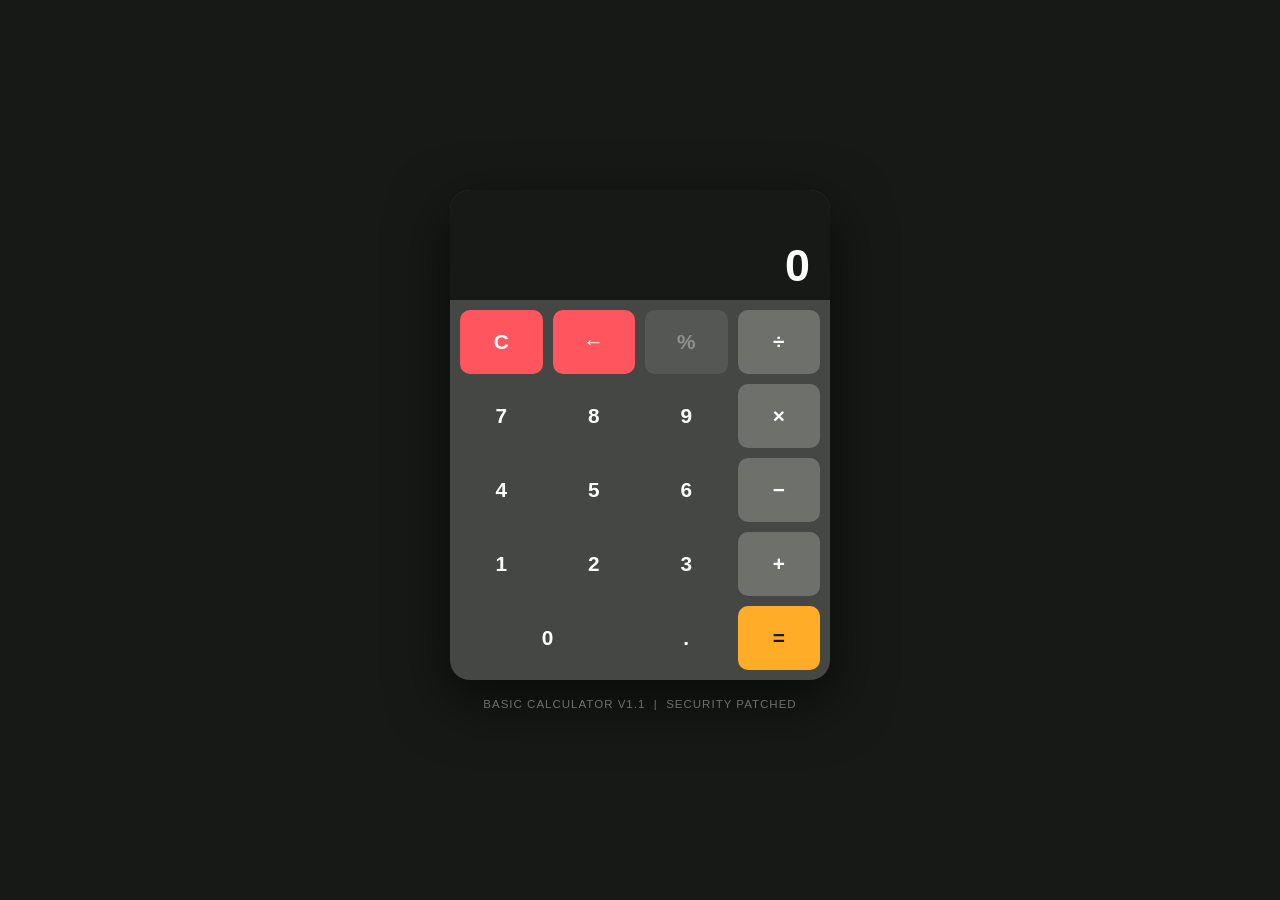
==== index_fixed.html @ 7582479a "feat: add Basic Calculator static web page (ADLC v1.1 — security patched) - index.html: original cal" ====
<!DOCTYPE html>
<html lang="en">
<head>
  <meta charset="UTF-8" />
  <meta name="viewport" content="width=device-width, initial-scale=1.0" />
  <!--
    SECURITY FIX [SEC-001]:
    CSP tightened: default-src 'none'; base-uri 'none'; form-action 'none'
    When hosted on a web server, replace this meta tag with a server-side
    Content-Security-Policy header using a nonce for script-src and style-src.
  -->
  <meta http-equiv="Content-Security-Policy"
        content="default-src 'none'; style-src 'unsafe-inline'; script-src 'unsafe-inline'; base-uri 'none'; form-action 'none';" />
  <title>Basic Calculator (v1.1 Patched)</title>
  <style>
    /* SM-001 FIX: All hex colors standardised to 6-digit lowercase */
    *,*::before,*::after{box-sizing:border-box;margin:0;padding:0}
    :root{
      --midnight:#161916;--fl01:#444744;--fl02:#6d706b;--fl03:#adb1ac;
      --white:#ffffff;--cream:#fff2df;--gold:#ffad28;--coral:#ff555f;
      --btn-radius:10px;--gap:10px;
    }
    body{min-height:100vh;display:flex;flex-direction:column;align-items:center;justify-content:center;background-color:var(--midnight);font-family:'Segoe UI',Calibri,Arial,sans-serif;padding:16px}
    .calculator{width:100%;max-width:360px;background:var(--fl01);border-radius:20px;box-shadow:0 20px 60px rgba(0,0,0,.6);overflow:hidden;user-select:none}
    .display{background:var(--midnight);padding:20px 20px 12px;text-align:right;min-height:110px;display:flex;flex-direction:column;justify-content:flex-end}
    .display__expression{font-size:.85rem;color:var(--fl03);min-height:22px;word-break:break-all;margin-bottom:6px;letter-spacing:.5px}
    .display__current{font-size:2.8rem;font-weight:700;color:var(--white);word-break:break-all;line-height:1;transition:font-size .1s ease}
    .display__current.shrink{font-size:1.9rem}.display__current.error{color:var(--coral);font-size:1.6rem}
    .btn-grid{display:grid;grid-template-columns:repeat(4,1fr);gap:var(--gap);padding:var(--gap)}
    /* SM-002 FIX: Removed outline:none — :focus-visible handles focus ring */
    .btn{border:none;border-radius:var(--btn-radius);font-size:1.3rem;font-weight:600;cursor:pointer;padding:18px 10px;transition:background .15s ease,transform .1s ease;position:relative}
    .btn:focus-visible{outline:3px solid var(--gold);outline-offset:2px}
    .btn:active{transform:scale(.93)}
    /* PERF-002 FIX: .flash CSS rule added */
    .btn.flash{transform:scale(.93);background-color:var(--gold)!important;color:var(--midnight)!important;transition:none}
    .btn--digit{background:var(--fl01);color:var(--white)}.btn--digit:hover{background:#555855}
    .btn--zero{grid-column:span 2}
    .btn--operator{background:var(--fl02);color:var(--white)}.btn--operator:hover{background:#858885}.btn--operator.active{background:var(--gold);color:var(--midnight)}
    /* SEC-002 FIX: Disabled operator button styling */
    .btn--operator:disabled{opacity:.4;cursor:not-allowed}.btn--operator:disabled:hover{background:var(--fl02)}
    .btn--clear{background:var(--coral);color:var(--white)}.btn--clear:hover{background:#ff7f87}
    .btn--equals{background:var(--gold);color:var(--midnight)}.btn--equals:hover{background:#ffc048}
    .btn--decimal{background:var(--fl01);color:var(--white)}.btn--decimal:hover{background:#555855}
    .brand{margin-top:18px;font-size:.72rem;color:var(--fl02);letter-spacing:1px;text-transform:uppercase}
    @media(max-width:400px){.calculator{max-width:100%}.btn{padding:15px 8px;font-size:1.15rem}.display__current{font-size:2.2rem}.display__current.shrink{font-size:1.6rem}}
    @media(min-width:600px){.calculator{max-width:380px}.btn{padding:20px 10px}}
  </style>
</head>
<body>
  <div class="calculator" role="main" aria-label="Basic Calculator">
    <div class="display" aria-live="polite" aria-atomic="true">
      <div class="display__expression" id="expression" aria-label="Expression"></div>
      <div class="display__current" id="current" aria-label="Current value">0</div>
    </div>
    <div class="btn-grid" role="group" aria-label="Calculator buttons">
      <button class="btn btn--clear" id="btn-clear" aria-label="Clear" data-action="clear">C</button>
      <button class="btn btn--clear" id="btn-backspace" aria-label="Backspace" data-action="backspace">&#8592;</button>
      <!-- SEC-002 FIX: % button disabled; aria-label no longer exposes impl status -->
      <button class="btn btn--operator" aria-label="Percent (unavailable)" data-action="noop" disabled>%</button>
      <button class="btn btn--operator" aria-label="Divide" data-action="operator" data-value="/">&divide;</button>
      <button class="btn btn--digit" aria-label="7" data-action="digit" data-value="7">7</button>
      <button class="btn btn--digit" aria-label="8" data-action="digit" data-value="8">8</button>
      <button class="btn btn--digit" aria-label="9" data-action="digit" data-value="9">9</button>
      <button class="btn btn--operator" aria-label="Multiply" data-action="operator" data-value="*">&times;</button>
      <button class="btn btn--digit" aria-label="4" data-action="digit" data-value="4">4</button>
      <button class="btn btn--digit" aria-label="5" data-action="digit" data-value="5">5</button>
      <button class="btn btn--digit" aria-label="6" data-action="digit" data-value="6">6</button>
      <button class="btn btn--operator" aria-label="Subtract" data-action="operator" data-value="-">&minus;</button>
      <button class="btn btn--digit" aria-label="1" data-action="digit" data-value="1">1</button>
      <button class="btn btn--digit" aria-label="2" data-action="digit" data-value="2">2</button>
      <button class="btn btn--digit" aria-label="3" data-action="digit" data-value="3">3</button>
      <button class="btn btn--operator" aria-label="Add" data-action="operator" data-value="+">+</button>
      <button class="btn btn--digit btn--zero" aria-label="0" data-action="digit" data-value="0">0</button>
      <button class="btn btn--decimal" aria-label="Decimal point" data-action="decimal">.</button>
      <button class="btn btn--equals" aria-label="Equals" data-action="equals">=</button>
    </div>
  </div>
  <p class="brand">Basic Calculator v1.1 &nbsp;|&nbsp; Security Patched</p>
  <script>
    'use strict';
    // SM-003/SM-004/SM-005 FIX: Named constants & de-duplicated lookup
    const MAX_OPERAND_LENGTH = 15;
    const FLASH_DURATION_MS  = 120;
    const OP_SYMBOLS = { '+': '+', '-': '\u2212', '*': '\u00d7', '/': '\u00f7' };

    // QC-001 FIX: State encapsulated in Calculator class
    class Calculator {
      constructor(displayCurrentEl, displayExpressionEl, operatorBtns) {
        this.displayCurrent    = displayCurrentEl;
        this.displayExpression = displayExpressionEl;
        this.operatorButtons   = operatorBtns; // PERF-001 FIX: cached
        this.currentOperand  = '0';
        this.previousOperand = '';
        this.operator        = null;
        this.shouldReset     = false;
      }
      calculate(prev, curr, op) {
        switch (op) {
          case '+': return prev + curr;
          case '-': return prev - curr;
          case '*': return prev * curr;
          case '/': if (curr === 0) return NaN; return prev / curr;
          default:  return curr;
        }
      }
      formatNumber(num) {
        if (!isFinite(num) || isNaN(num)) return 'Error';
        const absNum = Math.abs(num);
        if (absNum !== 0 && (absNum >= 1e10 || absNum < 1e-7)) return num.toExponential(4);
        return parseFloat(num.toPrecision(10)).toString();
      }
      updateDisplay(value, isError) {
        this.displayCurrent.textContent = value;
        this.displayCurrent.classList.toggle('error', !!isError);
        this.displayCurrent.classList.toggle('shrink', value.length > 10);
      }
      updateExpression() {
        if (this.operator && this.previousOperand !== '') {
          const sym = OP_SYMBOLS[this.operator] || this.operator;
          this.displayExpression.textContent = `${this.previousOperand} ${sym}`;
        } else { this.displayExpression.textContent = ''; }
      }
      highlightOperator(op) {
        this.operatorButtons.forEach(btn => btn.classList.toggle('active', btn.dataset.value === op));
      }
      // QC-003 FIX: evaluateExpression() helper extracted
      evaluateExpression(finalise) {
        if (this.operator === null || this.previousOperand === '') return false;
        const rightStr = (this.currentOperand !== '' && !this.shouldReset) ? this.currentOperand : this.previousOperand;
        const prev = parseFloat(this.previousOperand), curr = parseFloat(rightStr);
        if (isNaN(prev) || isNaN(curr)) { this.updateDisplay('Error', true); this.resetState(); return false; }
        if (this.operator === '/' && curr === 0) {
          this.updateDisplay('Error', true);
          this.displayExpression.textContent = `${this.previousOperand} ${OP_SYMBOLS['/']} 0 =`;
          this.resetState(); return false;
        }
        const result = this.calculate(prev, curr, this.operator);
        if (!isFinite(result)) { this.updateDisplay('Error', true); this.resetState(); return false; }
        const formatted = this.formatNumber(result);
        const sym = OP_SYMBOLS[this.operator] || this.operator;
        this.displayExpression.textContent = `${this.previousOperand} ${sym} ${rightStr} =`;
        this.updateDisplay(formatted);
        this.currentOperand = formatted; this.previousOperand = formatted;
        if (finalise) { this.operator = null; this.shouldReset = true; this.highlightOperator(null); }
        return true;
      }
      handleDigit(digit) {
        if (this.shouldReset) { this.currentOperand = ''; this.shouldReset = false; }
        if (this.currentOperand === '0' && digit !== '.') { this.currentOperand = digit; }
        else { if (this.currentOperand.length >= MAX_OPERAND_LENGTH) return; this.currentOperand += digit; }
        this.updateDisplay(this.currentOperand); this.updateExpression();
      }
      handleDecimal() {
        if (this.shouldReset) { this.currentOperand = '0'; this.shouldReset = false; }
        if (this.currentOperand.includes('.')) return;
        if (this.currentOperand === '') this.currentOperand = '0';
        this.currentOperand += '.'; this.updateDisplay(this.currentOperand);
      }
      handleOperator(op) {
        if (this.currentOperand === '' && this.previousOperand === '') return;
        if (this.operator !== null && this.currentOperand !== '' && !this.shouldReset) this.evaluateExpression(false);
        if (this.displayCurrent.classList.contains('error')) return;
        if (this.currentOperand !== '') this.previousOperand = this.currentOperand;
        this.operator = op; this.shouldReset = true; this.highlightOperator(op); this.updateExpression();
      }
      handleEquals() { this.evaluateExpression(true); } // QC-003 FIX: 1-liner
      handleClear() { this.resetState(); this.updateDisplay('0'); this.displayExpression.textContent = ''; }
      handleBackspace() {
        if (this.shouldReset || this.displayCurrent.classList.contains('error')) { this.handleClear(); return; }
        this.currentOperand = this.currentOperand.length <= 1 ? '0' : this.currentOperand.slice(0, -1);
        this.updateDisplay(this.currentOperand);
      }
      resetState() {
        this.currentOperand = ''; this.previousOperand = '';
        this.operator = null; this.shouldReset = false; this.highlightOperator(null);
      }
    }

    // PERF-001 FIX: Cache NodeList once at startup
    const calc = new Calculator(
      document.getElementById('current'),
      document.getElementById('expression'),
      document.querySelectorAll('.btn--operator')
    );

    document.querySelector('.btn-grid').addEventListener('click', function(e) {
      const btn = e.target.closest('.btn');
      if (!btn || btn.disabled) return;
      const action = btn.dataset.action, value = btn.dataset.value;
      switch (action) {
        case 'digit':     calc.handleDigit(value);    break;
        case 'operator':  calc.handleOperator(value); break;
        case 'equals':    calc.handleEquals();        break;
        case 'decimal':   calc.handleDecimal();       break;
        case 'clear':     calc.handleClear();         break;
        case 'backspace': calc.handleBackspace();     break;
      }
    });

    document.addEventListener('keydown', function(e) {
      const key = e.key;
      if (/^[0-9]$/.test(key))               { e.preventDefault(); calc.handleDigit(key);    flashButton(`[data-value="${key}"][data-action="digit"]`);    return; }
      if (['+','-','*','/'].includes(key))    { e.preventDefault(); calc.handleOperator(key); flashButton(`[data-value="${key}"][data-action="operator"]`); return; }
      if (key === '.' || key === ',')          { e.preventDefault(); calc.handleDecimal();     flashButton('[data-action="decimal"]');                        return; }
      if (key === 'Enter' || key === '=')      { e.preventDefault(); calc.handleEquals();      flashButton('[data-action="equals"]');                         return; }
      if (key === 'Backspace')                 { e.preventDefault(); calc.handleBackspace();   flashButton('[data-action="backspace"]');                      return; }
      if (key === 'Escape' || key === 'Delete'){ e.preventDefault(); calc.handleClear();       flashButton('[data-action="clear"]');                          return; }
    });

    // SM-004 FIX: Uses named constant; PERF-002 FIX: .flash CSS rule exists
    function flashButton(selector) {
      const btn = document.querySelector(selector);
      if (!btn) return;
      btn.classList.add('flash');
      setTimeout(() => btn.classList.remove('flash'), FLASH_DURATION_MS);
    }
  </script>
</body>
</html>
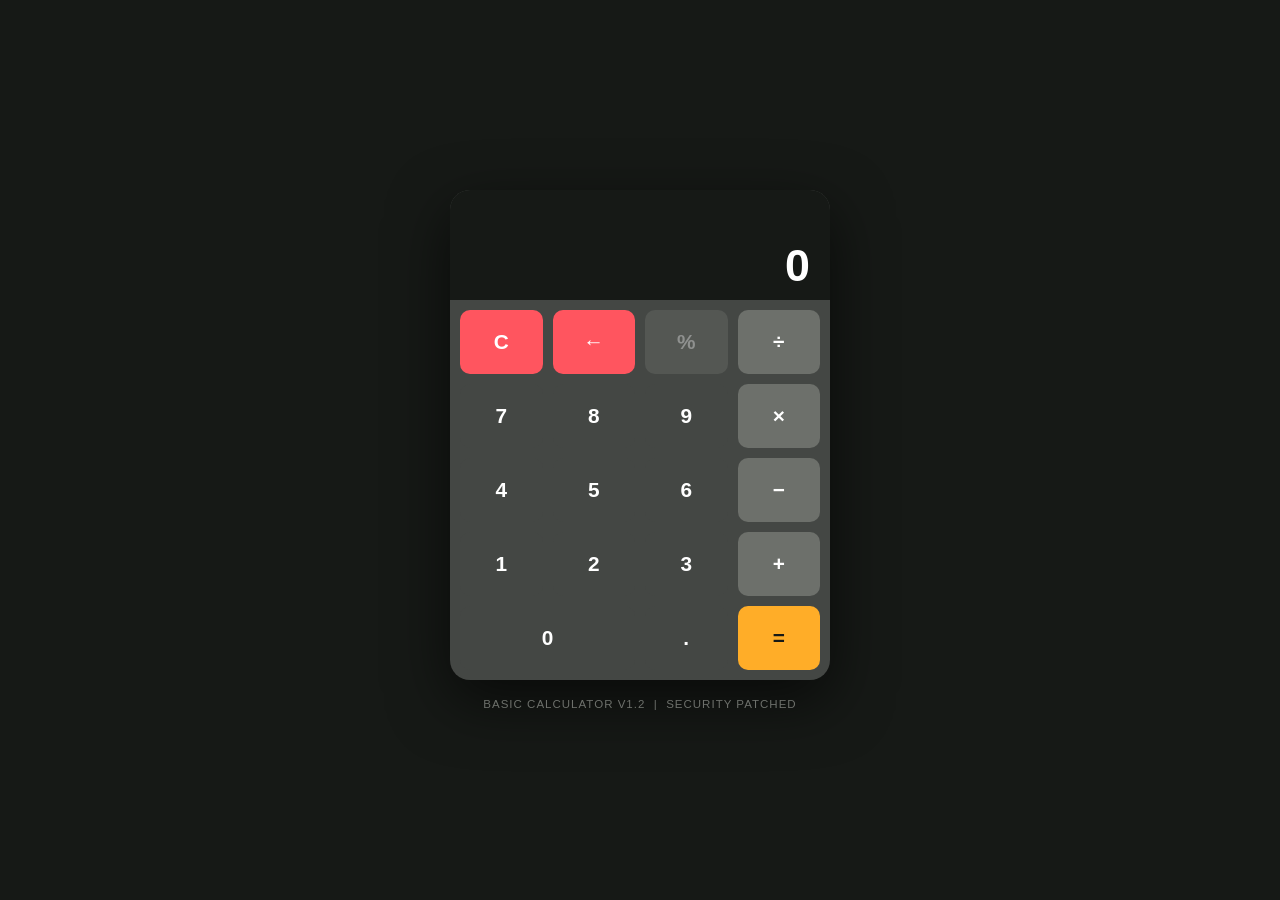
==== commit b9648ff2: "fix: add optional audit-log hook for compliance deployments (closes #9) Adds ENABLE_AUDIT_LOG flag (" ====
--- a/index_fixed.html
+++ b/index_fixed.html
@@ -4,96 +4,239 @@
   <meta charset="UTF-8" />
   <meta name="viewport" content="width=device-width, initial-scale=1.0" />
   <!--
-    SECURITY FIX [SEC-001]:
-    CSP tightened: default-src 'none'; base-uri 'none'; form-action 'none'
-    When hosted on a web server, replace this meta tag with a server-side
-    Content-Security-Policy header using a nonce for script-src and style-src.
+    SECURITY FIX [SEC-001]: CSP tightened.
+    default-src 'none'; base-uri 'none'; form-action 'none'.
+    For server deployment, replace this meta tag with a server-side
+    Content-Security-Policy header using a nonce:
+      Content-Security-Policy: default-src 'none'; script-src 'nonce-{RANDOM}'; style-src 'nonce-{RANDOM}'; base-uri 'none'; form-action 'none';
+    Or use the split-file approach in calculator/ (no unsafe-inline needed).
   -->
   <meta http-equiv="Content-Security-Policy"
         content="default-src 'none'; style-src 'unsafe-inline'; script-src 'unsafe-inline'; base-uri 'none'; form-action 'none';" />
-  <title>Basic Calculator (v1.1 Patched)</title>
+  <title>Basic Calculator (v1.2)</title>
+
   <style>
-    /* SM-001 FIX: All hex colors standardised to 6-digit lowercase */
-    *,*::before,*::after{box-sizing:border-box;margin:0;padding:0}
-    :root{
-      --midnight:#161916;--fl01:#444744;--fl02:#6d706b;--fl03:#adb1ac;
-      --white:#ffffff;--cream:#fff2df;--gold:#ffad28;--coral:#ff555f;
-      --btn-radius:10px;--gap:10px;
-    }
-    body{min-height:100vh;display:flex;flex-direction:column;align-items:center;justify-content:center;background-color:var(--midnight);font-family:'Segoe UI',Calibri,Arial,sans-serif;padding:16px}
-    .calculator{width:100%;max-width:360px;background:var(--fl01);border-radius:20px;box-shadow:0 20px 60px rgba(0,0,0,.6);overflow:hidden;user-select:none}
-    .display{background:var(--midnight);padding:20px 20px 12px;text-align:right;min-height:110px;display:flex;flex-direction:column;justify-content:flex-end}
-    .display__expression{font-size:.85rem;color:var(--fl03);min-height:22px;word-break:break-all;margin-bottom:6px;letter-spacing:.5px}
-    .display__current{font-size:2.8rem;font-weight:700;color:var(--white);word-break:break-all;line-height:1;transition:font-size .1s ease}
-    .display__current.shrink{font-size:1.9rem}.display__current.error{color:var(--coral);font-size:1.6rem}
-    .btn-grid{display:grid;grid-template-columns:repeat(4,1fr);gap:var(--gap);padding:var(--gap)}
-    /* SM-002 FIX: Removed outline:none — :focus-visible handles focus ring */
-    .btn{border:none;border-radius:var(--btn-radius);font-size:1.3rem;font-weight:600;cursor:pointer;padding:18px 10px;transition:background .15s ease,transform .1s ease;position:relative}
-    .btn:focus-visible{outline:3px solid var(--gold);outline-offset:2px}
-    .btn:active{transform:scale(.93)}
-    /* PERF-002 FIX: .flash CSS rule added */
-    .btn.flash{transform:scale(.93);background-color:var(--gold)!important;color:var(--midnight)!important;transition:none}
-    .btn--digit{background:var(--fl01);color:var(--white)}.btn--digit:hover{background:#555855}
-    .btn--zero{grid-column:span 2}
-    .btn--operator{background:var(--fl02);color:var(--white)}.btn--operator:hover{background:#858885}.btn--operator.active{background:var(--gold);color:var(--midnight)}
-    /* SEC-002 FIX: Disabled operator button styling */
-    .btn--operator:disabled{opacity:.4;cursor:not-allowed}.btn--operator:disabled:hover{background:var(--fl02)}
-    .btn--clear{background:var(--coral);color:var(--white)}.btn--clear:hover{background:#ff7f87}
-    .btn--equals{background:var(--gold);color:var(--midnight)}.btn--equals:hover{background:#ffc048}
-    .btn--decimal{background:var(--fl01);color:var(--white)}.btn--decimal:hover{background:#555855}
-    .brand{margin-top:18px;font-size:.72rem;color:var(--fl02);letter-spacing:1px;text-transform:uppercase}
-    @media(max-width:400px){.calculator{max-width:100%}.btn{padding:15px 8px;font-size:1.15rem}.display__current{font-size:2.2rem}.display__current.shrink{font-size:1.6rem}}
-    @media(min-width:600px){.calculator{max-width:380px}.btn{padding:20px 10px}}
+    /* Hex colours: 6-digit lowercase throughout */
+    *, *::before, *::after { box-sizing: border-box; margin: 0; padding: 0; }
+
+    :root {
+      --midnight:   #161916;
+      --fl01:       #444744;
+      --fl02:       #6d706b;
+      --fl03:       #adb1ac;
+      --white:      #ffffff;
+      --cream:      #fff2df;
+      --gold:       #ffad28;
+      --coral:      #ff555f;
+      --btn-radius: 10px;
+      --gap:        10px;
+    }
+
+    body {
+      min-height: 100vh;
+      display: flex;
+      flex-direction: column;
+      align-items: center;
+      justify-content: center;
+      background-color: var(--midnight);
+      font-family: 'Segoe UI', Calibri, Arial, sans-serif;
+      padding: 16px;
+    }
+
+    .calculator {
+      width: 100%;
+      max-width: 360px;
+      background: var(--fl01);
+      border-radius: 20px;
+      box-shadow: 0 20px 60px rgba(0, 0, 0, 0.6);
+      overflow: hidden;
+      user-select: none;
+    }
+
+    .display {
+      background: var(--midnight);
+      padding: 20px 20px 12px;
+      text-align: right;
+      min-height: 110px;
+      display: flex;
+      flex-direction: column;
+      justify-content: flex-end;
+    }
+
+    .display__expression {
+      font-size: 0.85rem;
+      color: var(--fl03);
+      min-height: 22px;
+      word-break: break-all;
+      margin-bottom: 6px;
+      letter-spacing: 0.5px;
+    }
+
+    .display__current {
+      font-size: 2.8rem;
+      font-weight: 700;
+      color: var(--white);
+      word-break: break-all;
+      line-height: 1;
+      transition: font-size 0.1s ease;
+    }
+    .display__current.shrink { font-size: 1.9rem; }
+    .display__current.error  { color: var(--coral); font-size: 1.6rem; }
+
+    .btn-grid {
+      display: grid;
+      grid-template-columns: repeat(4, 1fr);
+      gap: var(--gap);
+      padding: var(--gap);
+    }
+
+    .btn {
+      border: none;
+      border-radius: var(--btn-radius);
+      font-size: 1.3rem;
+      font-weight: 600;
+      cursor: pointer;
+      padding: 18px 10px;
+      transition: background 0.15s ease, transform 0.1s ease;
+      position: relative;
+    }
+    .btn:focus-visible { outline: 3px solid var(--gold); outline-offset: 2px; }
+    .btn:active        { transform: scale(0.93); }
+    .btn.flash {
+      transform: scale(0.93);
+      background-color: var(--gold) !important;
+      color: var(--midnight) !important;
+      transition: none;
+    }
+
+    .btn--digit   { background: var(--fl01); color: var(--white); }
+    .btn--digit:hover { background: #555855; }
+    .btn--zero    { grid-column: span 2; }
+
+    .btn--operator { background: var(--fl02); color: var(--white); }
+    .btn--operator:hover  { background: #858885; }
+    .btn--operator.active { background: var(--gold); color: var(--midnight); }
+    .btn--operator:disabled       { opacity: 0.4; cursor: not-allowed; }
+    .btn--operator:disabled:hover { background: var(--fl02); }
+
+    .btn--clear   { background: var(--coral); color: var(--white); }
+    .btn--clear:hover { background: #ff7f87; }
+    .btn--equals  { background: var(--gold);  color: var(--midnight); }
+    .btn--equals:hover { background: #ffc048; }
+    .btn--decimal { background: var(--fl01);  color: var(--white); }
+    .btn--decimal:hover { background: #555855; }
+
+    .brand {
+      margin-top: 18px;
+      font-size: 0.72rem;
+      color: var(--fl02);
+      letter-spacing: 1px;
+      text-transform: uppercase;
+    }
+
+    @media (max-width: 400px) {
+      .calculator { max-width: 100%; }
+      .btn { padding: 15px 8px; font-size: 1.15rem; }
+      .display__current { font-size: 2.2rem; }
+      .display__current.shrink { font-size: 1.6rem; }
+    }
+    @media (min-width: 600px) {
+      .calculator { max-width: 380px; }
+      .btn { padding: 20px 10px; }
+    }
   </style>
 </head>
 <body>
+
   <div class="calculator" role="main" aria-label="Basic Calculator">
     <div class="display" aria-live="polite" aria-atomic="true">
       <div class="display__expression" id="expression" aria-label="Expression"></div>
-      <div class="display__current" id="current" aria-label="Current value">0</div>
+      <div class="display__current"    id="current"    aria-label="Current value">0</div>
     </div>
+
     <div class="btn-grid" role="group" aria-label="Calculator buttons">
-      <button class="btn btn--clear" id="btn-clear" aria-label="Clear" data-action="clear">C</button>
-      <button class="btn btn--clear" id="btn-backspace" aria-label="Backspace" data-action="backspace">&#8592;</button>
-      <!-- SEC-002 FIX: % button disabled; aria-label no longer exposes impl status -->
-      <button class="btn btn--operator" aria-label="Percent (unavailable)" data-action="noop" disabled>%</button>
-      <button class="btn btn--operator" aria-label="Divide" data-action="operator" data-value="/">&divide;</button>
+      <button class="btn btn--clear"    id="btn-clear"     aria-label="Clear"               data-action="clear">C</button>
+      <button class="btn btn--clear"    id="btn-backspace" aria-label="Backspace"            data-action="backspace">&#8592;</button>
+      <button class="btn btn--operator" aria-label="Percent (unavailable)"                   data-action="noop" disabled>%</button>
+      <button class="btn btn--operator" aria-label="Divide"    data-action="operator" data-value="/">&divide;</button>
+
       <button class="btn btn--digit" aria-label="7" data-action="digit" data-value="7">7</button>
       <button class="btn btn--digit" aria-label="8" data-action="digit" data-value="8">8</button>
       <button class="btn btn--digit" aria-label="9" data-action="digit" data-value="9">9</button>
       <button class="btn btn--operator" aria-label="Multiply" data-action="operator" data-value="*">&times;</button>
+
       <button class="btn btn--digit" aria-label="4" data-action="digit" data-value="4">4</button>
       <button class="btn btn--digit" aria-label="5" data-action="digit" data-value="5">5</button>
       <button class="btn btn--digit" aria-label="6" data-action="digit" data-value="6">6</button>
       <button class="btn btn--operator" aria-label="Subtract" data-action="operator" data-value="-">&minus;</button>
+
       <button class="btn btn--digit" aria-label="1" data-action="digit" data-value="1">1</button>
       <button class="btn btn--digit" aria-label="2" data-action="digit" data-value="2">2</button>
       <button class="btn btn--digit" aria-label="3" data-action="digit" data-value="3">3</button>
       <button class="btn btn--operator" aria-label="Add" data-action="operator" data-value="+">+</button>
+
       <button class="btn btn--digit btn--zero" aria-label="0" data-action="digit" data-value="0">0</button>
       <button class="btn btn--decimal" aria-label="Decimal point" data-action="decimal">.</button>
-      <button class="btn btn--equals" aria-label="Equals" data-action="equals">=</button>
+      <button class="btn btn--equals"  aria-label="Equals"       data-action="equals">=</button>
     </div>
   </div>
-  <p class="brand">Basic Calculator v1.1 &nbsp;|&nbsp; Security Patched</p>
+
+  <p class="brand">Basic Calculator v1.2 &nbsp;|&nbsp; Security Patched</p>
+
   <script>
     'use strict';
-    // SM-003/SM-004/SM-005 FIX: Named constants & de-duplicated lookup
+
+    // —————————————————————————————————————————————————————
+    // Fix #9 (A09): Optional audit-log hook
+    // Set ENABLE_AUDIT_LOG = true for enterprise/compliance deployments.
+    // When false (default), auditLog() is a no-op — zero overhead.
+    // —————————————————————————————————————————————————————
+    const ENABLE_AUDIT_LOG = false; // ← set to true for compliance deployment
+
+    /**
+     * Structured audit-log entry.
+     * When ENABLE_AUDIT_LOG is true, logs to console and optionally sends
+     * to an analytics/audit endpoint via navigator.sendBeacon.
+     *
+     * @param {string} event  - event name e.g. 'CALC_SUCCESS', 'CALC_ERROR'
+     * @param {Object} data   - structured payload (no PII — only numeric values)
+     */
+    function auditLog(event, data) {
+      if (!ENABLE_AUDIT_LOG) return;
+      const entry = {
+        timestamp: new Date().toISOString(),
+        event,
+        data,
+        // Session ID: non-persistent, regenerated each page load
+        sessionId: window._calcSessionId ||
+          (window._calcSessionId =
+            typeof crypto.randomUUID === 'function'
+              ? crypto.randomUUID()
+              : Math.random().toString(36).slice(2))
+      };
+      console.info('[AUDIT]', JSON.stringify(entry));
+      // Optionally uncomment to send to a compliance endpoint:
+      // if (navigator.sendBeacon) {
+      //   navigator.sendBeacon('/audit/calculator', JSON.stringify(entry));
+      // }
+    }
+
+    // Named constants
     const MAX_OPERAND_LENGTH = 15;
     const FLASH_DURATION_MS  = 120;
     const OP_SYMBOLS = { '+': '+', '-': '\u2212', '*': '\u00d7', '/': '\u00f7' };
 
-    // QC-001 FIX: State encapsulated in Calculator class
     class Calculator {
       constructor(displayCurrentEl, displayExpressionEl, operatorBtns) {
         this.displayCurrent    = displayCurrentEl;
         this.displayExpression = displayExpressionEl;
-        this.operatorButtons   = operatorBtns; // PERF-001 FIX: cached
-        this.currentOperand  = '0';
-        this.previousOperand = '';
-        this.operator        = null;
-        this.shouldReset     = false;
-      }
+        this.operatorButtons   = operatorBtns;
+        this.currentOperand    = '0';
+        this.previousOperand   = '';
+        this.operator          = null;
+        this.shouldReset       = false;
+      }
+
       calculate(prev, curr, op) {
         switch (op) {
           case '+': return prev + curr;
@@ -103,90 +246,149 @@
           default:  return curr;
         }
       }
+
       formatNumber(num) {
         if (!isFinite(num) || isNaN(num)) return 'Error';
-        const absNum = Math.abs(num);
-        if (absNum !== 0 && (absNum >= 1e10 || absNum < 1e-7)) return num.toExponential(4);
+        const abs = Math.abs(num);
+        if (abs !== 0 && (abs >= 1e10 || abs < 1e-7)) return num.toExponential(4);
         return parseFloat(num.toPrecision(10)).toString();
       }
+
       updateDisplay(value, isError) {
         this.displayCurrent.textContent = value;
-        this.displayCurrent.classList.toggle('error', !!isError);
+        this.displayCurrent.classList.toggle('error',  !!isError);
         this.displayCurrent.classList.toggle('shrink', value.length > 10);
       }
+
       updateExpression() {
         if (this.operator && this.previousOperand !== '') {
           const sym = OP_SYMBOLS[this.operator] || this.operator;
           this.displayExpression.textContent = `${this.previousOperand} ${sym}`;
-        } else { this.displayExpression.textContent = ''; }
-      }
+        } else {
+          this.displayExpression.textContent = '';
+        }
+      }
+
       highlightOperator(op) {
-        this.operatorButtons.forEach(btn => btn.classList.toggle('active', btn.dataset.value === op));
-      }
-      // QC-003 FIX: evaluateExpression() helper extracted
+        this.operatorButtons.forEach(btn =>
+          btn.classList.toggle('active', btn.dataset.value === op)
+        );
+      }
+
       evaluateExpression(finalise) {
         if (this.operator === null || this.previousOperand === '') return false;
-        const rightStr = (this.currentOperand !== '' && !this.shouldReset) ? this.currentOperand : this.previousOperand;
-        const prev = parseFloat(this.previousOperand), curr = parseFloat(rightStr);
-        if (isNaN(prev) || isNaN(curr)) { this.updateDisplay('Error', true); this.resetState(); return false; }
+        const rightStr = (this.currentOperand !== '' && !this.shouldReset)
+          ? this.currentOperand : this.previousOperand;
+        const prev = parseFloat(this.previousOperand);
+        const curr = parseFloat(rightStr);
+
+        if (isNaN(prev) || isNaN(curr)) {
+          // Fix #9: audit-log parse error
+          auditLog('CALC_ERROR', { reason: 'NaN_operand', prev: this.previousOperand, curr: rightStr });
+          this.updateDisplay('Error', true);
+          this.resetState();
+          return false;
+        }
         if (this.operator === '/' && curr === 0) {
+          // Fix #9: audit-log division by zero
+          auditLog('CALC_ERROR', { reason: 'division_by_zero', prev, operator: '/' });
           this.updateDisplay('Error', true);
           this.displayExpression.textContent = `${this.previousOperand} ${OP_SYMBOLS['/']} 0 =`;
-          this.resetState(); return false;
-        }
+          this.resetState();
+          return false;
+        }
+
         const result = this.calculate(prev, curr, this.operator);
-        if (!isFinite(result)) { this.updateDisplay('Error', true); this.resetState(); return false; }
+
+        if (!isFinite(result)) {
+          // Fix #9: audit-log overflow
+          auditLog('CALC_ERROR', { reason: 'overflow', prev, curr, operator: this.operator });
+          this.updateDisplay('Error', true);
+          this.resetState();
+          return false;
+        }
+
         const formatted = this.formatNumber(result);
         const sym = OP_SYMBOLS[this.operator] || this.operator;
         this.displayExpression.textContent = `${this.previousOperand} ${sym} ${rightStr} =`;
         this.updateDisplay(formatted);
-        this.currentOperand = formatted; this.previousOperand = formatted;
+
+        // Fix #9: audit-log successful calculation
+        auditLog('CALC_SUCCESS', {
+          expression: `${prev} ${this.operator} ${curr}`,
+          result: formatted
+        });
+
+        this.currentOperand  = formatted;
+        this.previousOperand = formatted;
         if (finalise) { this.operator = null; this.shouldReset = true; this.highlightOperator(null); }
         return true;
       }
+
       handleDigit(digit) {
         if (this.shouldReset) { this.currentOperand = ''; this.shouldReset = false; }
-        if (this.currentOperand === '0' && digit !== '.') { this.currentOperand = digit; }
-        else { if (this.currentOperand.length >= MAX_OPERAND_LENGTH) return; this.currentOperand += digit; }
-        this.updateDisplay(this.currentOperand); this.updateExpression();
-      }
+        if (this.currentOperand === '0' && digit !== '.') {
+          this.currentOperand = digit;
+        } else {
+          if (this.currentOperand.length >= MAX_OPERAND_LENGTH) return;
+          this.currentOperand += digit;
+        }
+        this.updateDisplay(this.currentOperand);
+        this.updateExpression();
+      }
+
       handleDecimal() {
         if (this.shouldReset) { this.currentOperand = '0'; this.shouldReset = false; }
         if (this.currentOperand.includes('.')) return;
         if (this.currentOperand === '') this.currentOperand = '0';
-        this.currentOperand += '.'; this.updateDisplay(this.currentOperand);
-      }
+        this.currentOperand += '.';
+        this.updateDisplay(this.currentOperand);
+      }
+
       handleOperator(op) {
         if (this.currentOperand === '' && this.previousOperand === '') return;
-        if (this.operator !== null && this.currentOperand !== '' && !this.shouldReset) this.evaluateExpression(false);
+        if (this.operator !== null && this.currentOperand !== '' && !this.shouldReset) {
+          this.evaluateExpression(false);
+        }
         if (this.displayCurrent.classList.contains('error')) return;
         if (this.currentOperand !== '') this.previousOperand = this.currentOperand;
-        this.operator = op; this.shouldReset = true; this.highlightOperator(op); this.updateExpression();
-      }
-      handleEquals() { this.evaluateExpression(true); } // QC-003 FIX: 1-liner
-      handleClear() { this.resetState(); this.updateDisplay('0'); this.displayExpression.textContent = ''; }
+        this.operator    = op;
+        this.shouldReset = true;
+        this.highlightOperator(op);
+        this.updateExpression();
+      }
+
+      handleEquals()    { this.evaluateExpression(true); }
+
+      handleClear()     {
+        this.resetState();
+        this.updateDisplay('0');
+        this.displayExpression.textContent = '';
+      }
+
       handleBackspace() {
         if (this.shouldReset || this.displayCurrent.classList.contains('error')) { this.handleClear(); return; }
         this.currentOperand = this.currentOperand.length <= 1 ? '0' : this.currentOperand.slice(0, -1);
         this.updateDisplay(this.currentOperand);
       }
+
       resetState() {
         this.currentOperand = ''; this.previousOperand = '';
-        this.operator = null; this.shouldReset = false; this.highlightOperator(null);
-      }
-    }
-
-    // PERF-001 FIX: Cache NodeList once at startup
+        this.operator = null; this.shouldReset = false;
+        this.highlightOperator(null);
+      }
+    }
+
     const calc = new Calculator(
       document.getElementById('current'),
       document.getElementById('expression'),
       document.querySelectorAll('.btn--operator')
     );
 
-    document.querySelector('.btn-grid').addEventListener('click', function(e) {
+    document.querySelector('.btn-grid').addEventListener('click', function (e) {
       const btn = e.target.closest('.btn');
       if (!btn || btn.disabled) return;
-      const action = btn.dataset.action, value = btn.dataset.value;
+      const { action, value } = btn.dataset;
       switch (action) {
         case 'digit':     calc.handleDigit(value);    break;
         case 'operator':  calc.handleOperator(value); break;
@@ -197,17 +399,16 @@
       }
     });
 
-    document.addEventListener('keydown', function(e) {
-      const key = e.key;
-      if (/^[0-9]$/.test(key))               { e.preventDefault(); calc.handleDigit(key);    flashButton(`[data-value="${key}"][data-action="digit"]`);    return; }
-      if (['+','-','*','/'].includes(key))    { e.preventDefault(); calc.handleOperator(key); flashButton(`[data-value="${key}"][data-action="operator"]`); return; }
-      if (key === '.' || key === ',')          { e.preventDefault(); calc.handleDecimal();     flashButton('[data-action="decimal"]');                        return; }
-      if (key === 'Enter' || key === '=')      { e.preventDefault(); calc.handleEquals();      flashButton('[data-action="equals"]');                         return; }
-      if (key === 'Backspace')                 { e.preventDefault(); calc.handleBackspace();   flashButton('[data-action="backspace"]');                      return; }
-      if (key === 'Escape' || key === 'Delete'){ e.preventDefault(); calc.handleClear();       flashButton('[data-action="clear"]');                          return; }
+    document.addEventListener('keydown', function (e) {
+      const k = e.key;
+      if (/^[0-9]$/.test(k))               { e.preventDefault(); calc.handleDigit(k);    flashButton(`[data-value="${k}"][data-action="digit"]`);    return; }
+      if (['+','-','*','/'].includes(k))    { e.preventDefault(); calc.handleOperator(k); flashButton(`[data-value="${k}"][data-action="operator"]`); return; }
+      if (k === '.' || k === ',')           { e.preventDefault(); calc.handleDecimal();   flashButton('[data-action="decimal"]');                        return; }
+      if (k === 'Enter' || k === '=')       { e.preventDefault(); calc.handleEquals();    flashButton('[data-action="equals"]');                         return; }
+      if (k === 'Backspace')                { e.preventDefault(); calc.handleBackspace(); flashButton('[data-action="backspace"]');                      return; }
+      if (k === 'Escape' || k === 'Delete') { e.preventDefault(); calc.handleClear();     flashButton('[data-action="clear"]');                          return; }
     });
 
-    // SM-004 FIX: Uses named constant; PERF-002 FIX: .flash CSS rule exists
     function flashButton(selector) {
       const btn = document.querySelector(selector);
       if (!btn) return;
